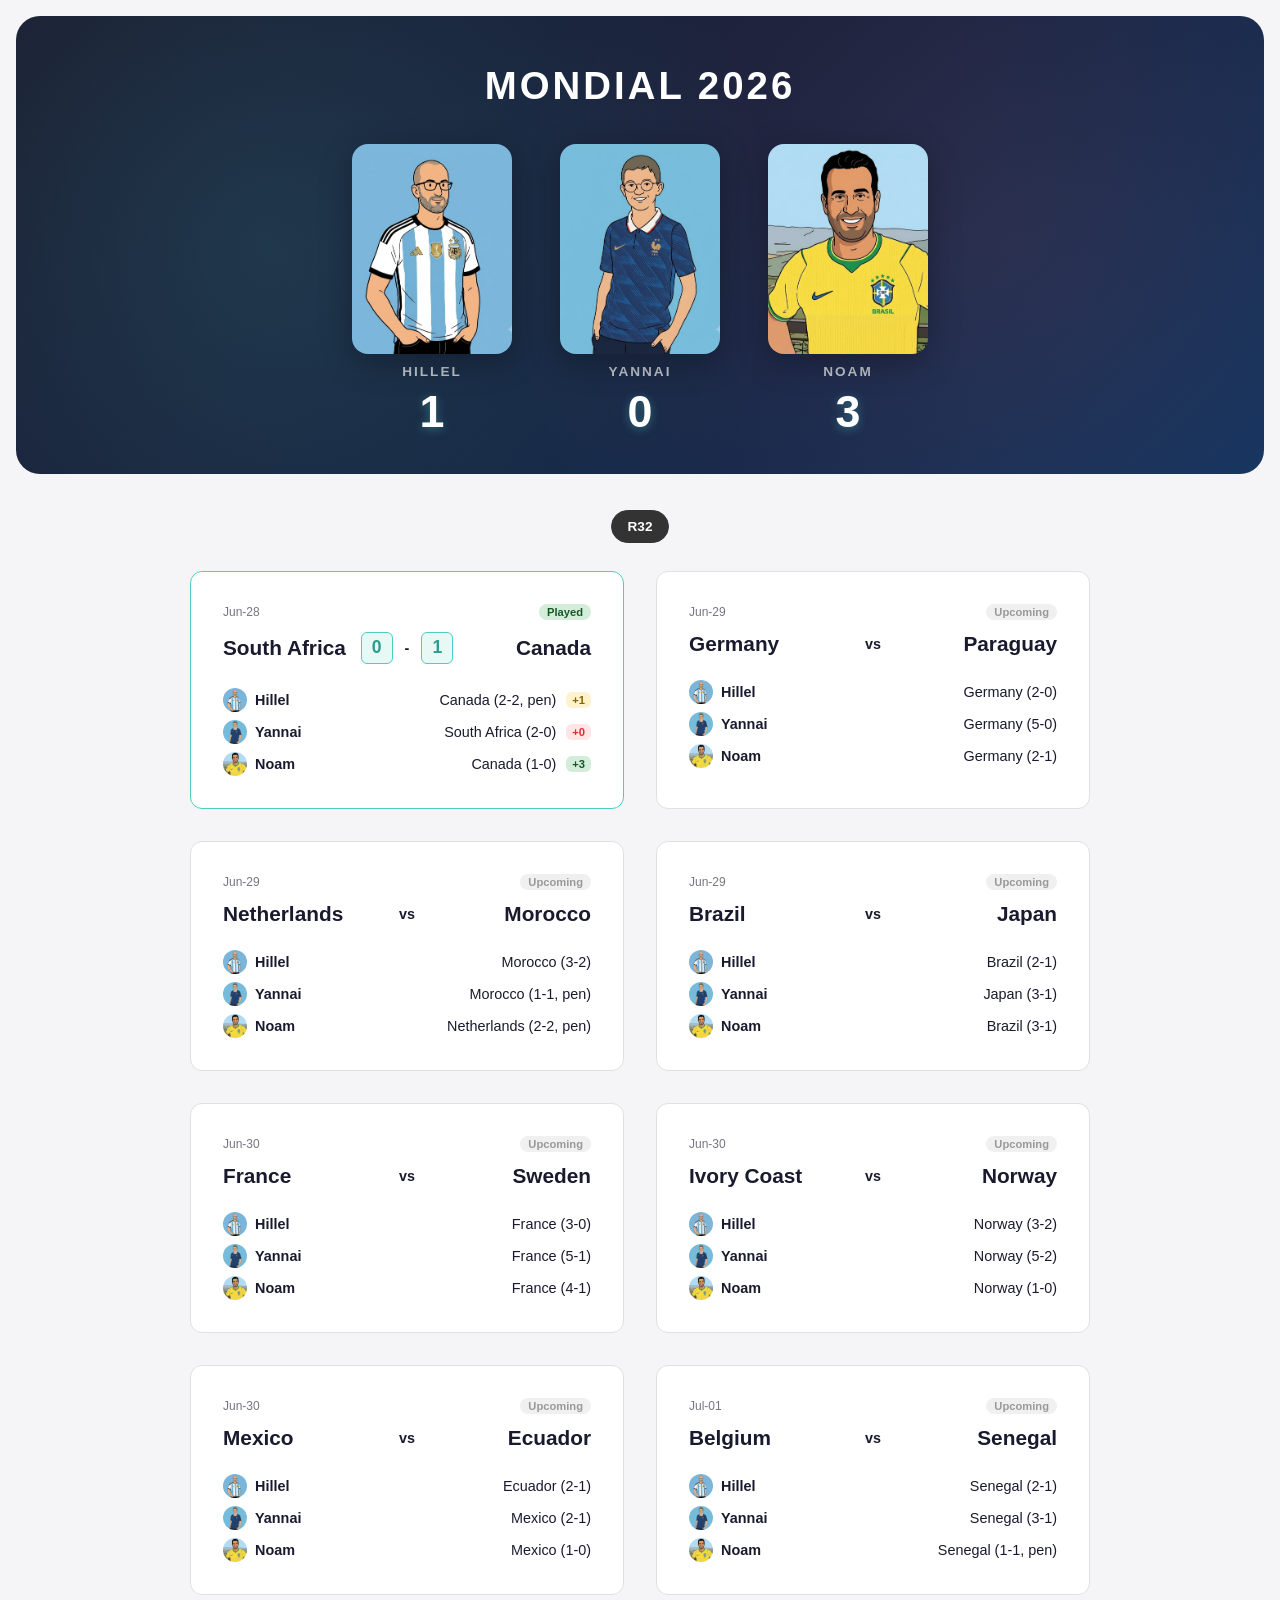
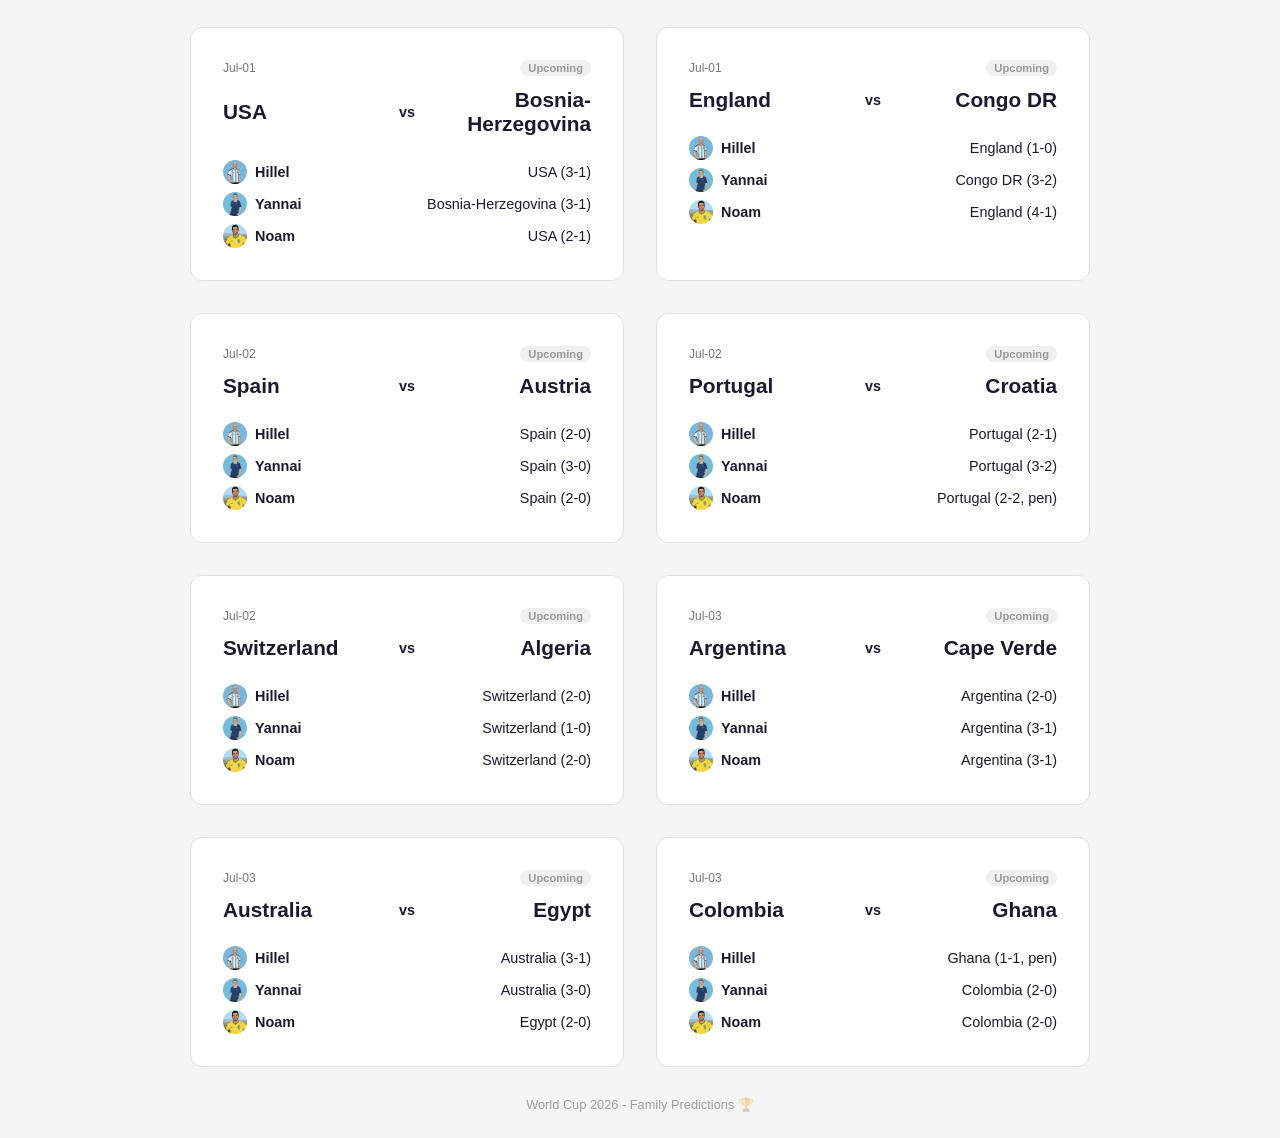
==== mondial26/index.html @ b5609442 "r" ====
<!DOCTYPE html>
<html lang="en">
<head>
    <meta charset="UTF-8">
    <meta name="viewport" content="width=device-width, initial-scale=1.0">
    <title>Mondial 2026 - Pronostics</title>
    <link rel="stylesheet" href="style.css">
</head>
<body>
    <section id="hero">
        <div class="hero-bg"></div>
        <h1 class="hero-title">Mondial 2026</h1>
        <div class="hero-players">
            <div class="hero-player">
                <div class="hero-avatar-wrapper">
                    <img src="hillel.jpeg" alt="Hillel" class="hero-avatar">
                </div>
                <span class="hero-name">Hillel</span>
                <span class="hero-score" id="score-hillel">0</span>
            </div>
            <div class="hero-player">
                <div class="hero-avatar-wrapper">
                    <img src="yannai.jpeg" alt="Yannai" class="hero-avatar">
                </div>
                <span class="hero-name">Yannai</span>
                <span class="hero-score" id="score-yannai">0</span>
            </div>
            <div class="hero-player">
                <div class="hero-avatar-wrapper">
                    <img src="noam.png" alt="Noam" class="hero-avatar">
                </div>
                <span class="hero-name">Noam</span>
                <span class="hero-score" id="score-noam">0</span>
            </div>
        </div>
    </section>

    <nav id="toolbar">
        <div id="rounds"></div>
    </nav>

    <section id="matches"></section>

    <footer>
        <p>World Cup 2026 - Family Predictions 🏆</p>
    </footer>

    <script src="app.js"></script>
</body>
</html>
---- mondial26/style.css ----
* {
    margin: 0;
    padding: 0;
    box-sizing: border-box;
}

body {
    font-family: -apple-system, BlinkMacSystemFont, 'Segoe UI', Roboto, sans-serif;
    background: #f5f5f7;
    min-height: 100vh;
    color: #1a1a2e;
    padding: 16px;
}

/* Hero Banner */
#hero {
    position: relative;
    background: linear-gradient(135deg, #1a1a2e 0%, #16213e 50%, #0f3460 100%);
    border-radius: 24px;
    padding: 48px 32px 40px;
    margin-bottom: 28px;
    overflow: hidden;
    text-align: center;
}

.hero-bg {
    position: absolute;
    inset: 0;
    background:
        radial-gradient(circle at 20% 50%, rgba(78, 205, 196, 0.15) 0%, transparent 50%),
        radial-gradient(circle at 80% 50%, rgba(255, 107, 107, 0.1) 0%, transparent 50%);
    pointer-events: none;
}

.hero-title {
    position: relative;
    font-size: 2.4rem;
    font-weight: 900;
    color: #fff;
    letter-spacing: 3px;
    text-transform: uppercase;
    margin-bottom: 36px;
}


.hero-players {
    position: relative;
    display: flex;
    justify-content: center;
    gap: 48px;
}

.hero-player {
    display: flex;
    flex-direction: column;
    align-items: center;
    gap: 10px;
}

.hero-avatar-wrapper {
    position: relative;
    width: 160px;
    height: 210px;
    border-radius: 16px;
    overflow: hidden;
    border: none;
    box-shadow: 0 8px 32px rgba(0, 0, 0, 0.3);
    transition: transform 0.3s, box-shadow 0.3s;
}

.hero-avatar-wrapper:hover {
    transform: translateY(-4px);
    box-shadow: 0 12px 40px rgba(0, 0, 0, 0.4);
    border: none;
}

.hero-avatar {
    width: 100%;
    height: 100%;
    object-fit: cover;
    object-position: top;
}

.hero-name {
    font-size: 0.85rem;
    font-weight: 700;
    text-transform: uppercase;
    letter-spacing: 2px;
    color: rgba(255, 255, 255, 0.7);
}

.hero-score {
    font-size: 2.8rem;
    font-weight: 900;
    color: #fff;
    line-height: 1;
    text-shadow: 0 2px 10px rgba(78, 205, 196, 0.4);
}

/* Toolbar */
#toolbar {
    display: flex;
    align-items: center;
    justify-content: center;
    padding: 8px 0;
    margin-bottom: 20px;
}

#rounds {
    display: flex;
    gap: 6px;
    flex-wrap: wrap;
    justify-content: center;
}

.round-btn {
    background: #fff;
    border: 1px solid #ddd;
    color: #333;
    padding: 8px 16px;
    border-radius: 20px;
    cursor: pointer;
    font-size: 0.85rem;
    font-weight: 600;
    transition: all 0.2s;
}

.round-btn:hover {
    background: #eee;
}

.round-btn.active {
    background: #333;
    border-color: #333;
    color: #fff;
}

/* Match Cards */
#matches {
    display: grid;
    grid-template-columns: 1fr 1fr;
    gap: 32px;
    max-width: 900px;
    margin: 0 auto;
}

.match-card {
    background: #fff;
    border: 1px solid #e0e0e0;
    border-radius: 12px;
    padding: 32px;
    transition: all 0.2s;
}

.match-card.played {
    border-color: #4ecdc4;
}

.match-header {
    display: flex;
    justify-content: space-between;
    align-items: center;
    margin-bottom: 12px;
}

.match-date {
    font-size: 0.75rem;
    opacity: 0.6;
}

.match-status {
    font-size: 0.7rem;
    padding: 2px 8px;
    border-radius: 10px;
    font-weight: 600;
}

.match-status.upcoming {
    background: #f0f0f0;
    color: #999;
}

.match-status.played {
    background: #d4edda;
    color: #155724;
}

.match-teams {
    display: flex;
    align-items: center;
    justify-content: space-between;
    gap: 12px;
    margin-bottom: 24px;
}

.team-name {
    font-weight: 700;
    font-size: 1.3rem;
    flex: 1;
}

.team-name:last-child {
    text-align: right;
}

.vs-label {
    font-size: 0.8rem;
    font-weight: 600;
    color: #1a1a2e;
}

.score-box {
    width: 32px;
    height: 32px;
    display: flex;
    align-items: center;
    justify-content: center;
    background: #e8f8f5;
    border: 1px solid #4ecdc4;
    border-radius: 6px;
    font-weight: 800;
    font-size: 1.1rem;
    color: #2a9d8f;
}

.score-box:empty {
    display: none;
}

.score-separator {
    font-size: 0.9rem;
    font-weight: 700;
    color: #1a1a2e;
}

.pen-info {
    text-align: center;
    font-size: 0.75rem;
    color: #856404;
    opacity: 0.8;
    margin-top: 4px;
}

/* Predictions */
.predictions {
    display: flex;
    flex-direction: column;
    gap: 8px;
    margin-top: 12px;
}

.prediction-item {
    display: flex;
    align-items: center;
    justify-content: space-between;
}

.pred-player {
    display: flex;
    align-items: center;
    gap: 8px;
}

.pred-avatar {
    width: 24px;
    height: 24px;
    border-radius: 50%;
    object-fit: cover;
    object-position: top;
}

.pred-name {
    font-weight: 700;
    font-size: 0.9rem;
    color: #1a1a2e;
}

.pred-result {
    display: flex;
    align-items: center;
    gap: 6px;
}

.prediction-item .value {
    font-size: 0.9rem;
    color: #1a1a2e;
}

/* Points badges */
.points-badge {
    font-size: 0.7rem;
    padding: 2px 6px;
    border-radius: 6px;
    font-weight: 700;
    margin-left: 4px;
}

.points-badge.pts-3 {
    background: #d4edda;
    color: #155724;
}

.points-badge.pts-1 {
    background: #fff3cd;
    color: #856404;
}

.points-badge.pts-0 {
    background: #ffe5e5;
    color: #d63031;
}

/* Empty state */
.empty {
    text-align: center;
    opacity: 0.5;
    padding: 40px;
}

/* Footer */
footer {
    text-align: center;
    padding: 30px 0 10px;
    opacity: 0.4;
    font-size: 0.8rem;
}

/* Responsive */
@media (max-width: 700px) {
    #matches {
        grid-template-columns: 1fr;
        max-width: 500px;
    }
}

@media (max-width: 480px) {
    #hero {
        padding: 32px 16px 28px;
        border-radius: 16px;
    }

    .hero-title {
        font-size: 1.6rem;
        margin-bottom: 24px;
    }

    .hero-players {
        gap: 20px;
    }

    .hero-avatar-wrapper {
        width: 80px;
        height: 110px;
        border-radius: 12px;
    }

    .hero-score {
        font-size: 2rem;
    }

    .team-name {
        font-size: 0.85rem;
    }
}
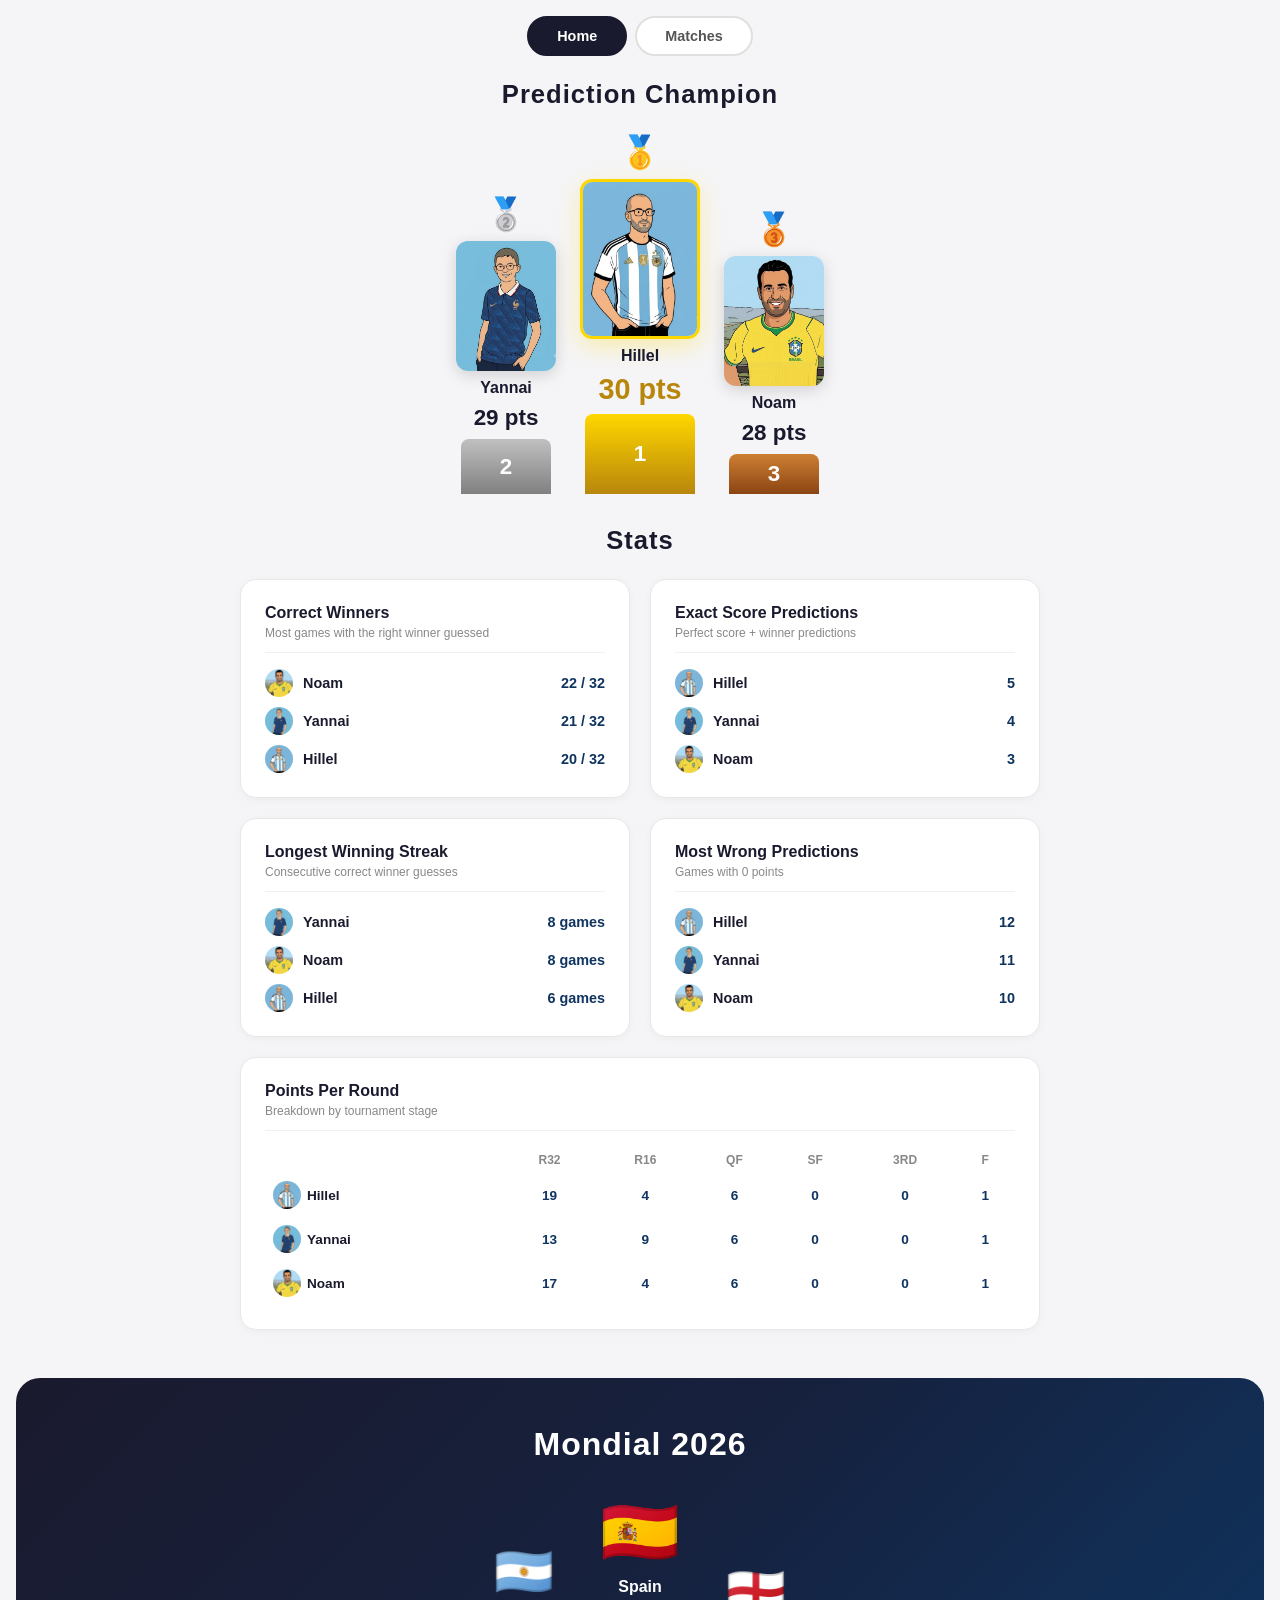
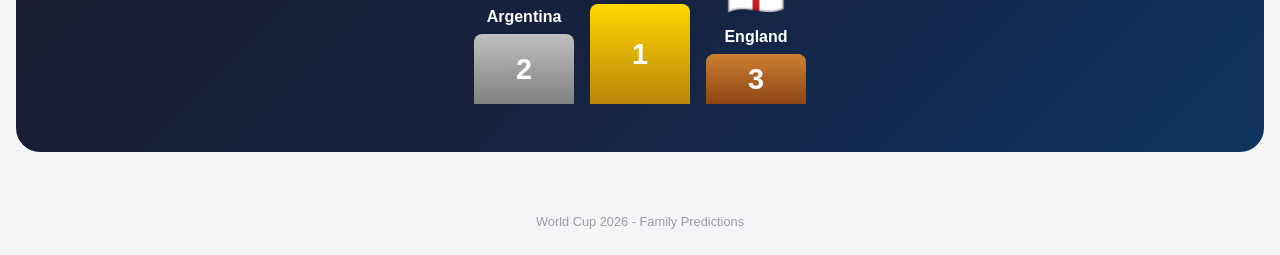
==== commit b0c05f11: "f" ====
--- a/mondial26/index.html
+++ b/mondial26/index.html
@@ -7,42 +7,84 @@
     <link rel="stylesheet" href="style.css">
 </head>
 <body>
-    <section id="hero">
-        <div class="hero-bg"></div>
-        <h1 class="hero-title">Mondial 2026</h1>
-        <div class="hero-players">
-            <div class="hero-player">
-                <div class="hero-avatar-wrapper">
-                    <img src="hillel.jpeg" alt="Hillel" class="hero-avatar">
+    <nav id="main-nav">
+        <button class="nav-btn active" data-view="home">Home</button>
+        <button class="nav-btn" data-view="matches">Matches</button>
+    </nav>
+
+    <!-- HOME VIEW -->
+    <section id="home-view">
+        <section id="prediction-podium">
+            <h2 class="section-title">Prediction Champion</h2>
+            <div class="pred-podium" id="pred-podium"></div>
+        </section>
+
+        <section id="stats-section">
+            <h2 class="section-title">Stats</h2>
+            <div class="stats-grid" id="stats-grid"></div>
+        </section>
+
+        <section id="tournament-podium">
+            <h2 class="section-title">Mondial 2026</h2>
+            <div class="podium">
+                <div class="podium-spot second">
+                    <div class="podium-flag">🇦🇷</div>
+                    <div class="podium-team">Argentina</div>
+                    <div class="podium-block">2</div>
                 </div>
-                <span class="hero-name">Hillel</span>
-                <span class="hero-score" id="score-hillel">0</span>
+                <div class="podium-spot first">
+                    <div class="podium-flag">🇪🇸</div>
+                    <div class="podium-team">Spain</div>
+                    <div class="podium-block">1</div>
+                </div>
+                <div class="podium-spot third">
+                    <div class="podium-flag">🏴󠁧󠁢󠁥󠁮󠁧󠁿</div>
+                    <div class="podium-team">England</div>
+                    <div class="podium-block">3</div>
+                </div>
             </div>
-            <div class="hero-player">
-                <div class="hero-avatar-wrapper">
-                    <img src="yannai.jpeg" alt="Yannai" class="hero-avatar">
-                </div>
-                <span class="hero-name">Yannai</span>
-                <span class="hero-score" id="score-yannai">0</span>
-            </div>
-            <div class="hero-player">
-                <div class="hero-avatar-wrapper">
-                    <img src="noam.png" alt="Noam" class="hero-avatar">
-                </div>
-                <span class="hero-name">Noam</span>
-                <span class="hero-score" id="score-noam">0</span>
-            </div>
-        </div>
+        </section>
     </section>
 
-    <nav id="toolbar">
-        <div id="rounds"></div>
-    </nav>
+    <!-- MATCHES VIEW -->
+    <section id="matches-view" style="display:none;">
+        <section id="hero">
+            <div class="hero-bg"></div>
+            <h1 class="hero-title">Mondial 2026</h1>
+            <div class="hero-players">
+                <div class="hero-player">
+                    <div class="hero-avatar-wrapper">
+                        <img src="hillel.jpeg" alt="Hillel" class="hero-avatar">
+                    </div>
+                    <span class="hero-name">Hillel</span>
+                    <span class="hero-score" id="score-hillel">0</span>
+                </div>
+                <div class="hero-player">
+                    <div class="hero-avatar-wrapper">
+                        <img src="yannai.jpeg" alt="Yannai" class="hero-avatar">
+                    </div>
+                    <span class="hero-name">Yannai</span>
+                    <span class="hero-score" id="score-yannai">0</span>
+                </div>
+                <div class="hero-player">
+                    <div class="hero-avatar-wrapper">
+                        <img src="noam.png" alt="Noam" class="hero-avatar">
+                    </div>
+                    <span class="hero-name">Noam</span>
+                    <span class="hero-score" id="score-noam">0</span>
+                </div>
+            </div>
+        </section>
 
-    <section id="matches"></section>
+        <nav id="toolbar">
+            <div id="rounds"></div>
+        </nav>
+
+        <section id="matches"></section>
+    </section>
 
     <footer>
-        <p>World Cup 2026 - Family Predictions 🏆</p>
+        <p>World Cup 2026 - Family Predictions</p>
     </footer>
 
     <script src="app.js"></script>
--- a/mondial26/style.css
+++ b/mondial26/style.css
@@ -11,6 +11,318 @@
     color: #1a1a2e;
     padding: 16px;
 }
+
+/* Main Navigation */
+#main-nav {
+    display: flex;
+    justify-content: center;
+    gap: 8px;
+    margin-bottom: 24px;
+}
+
+.nav-btn {
+    background: #fff;
+    border: 2px solid #e0e0e0;
+    color: #555;
+    padding: 10px 28px;
+    border-radius: 24px;
+    cursor: pointer;
+    font-size: 0.9rem;
+    font-weight: 700;
+    transition: all 0.2s;
+}
+
+.nav-btn:hover {
+    background: #f0f0f0;
+}
+
+.nav-btn.active {
+    background: #1a1a2e;
+    border-color: #1a1a2e;
+    color: #fff;
+}
+
+/* ===== HOME VIEW ===== */
+
+.section-title {
+    text-align: center;
+    font-size: 1.6rem;
+    font-weight: 900;
+    color: #1a1a2e;
+    margin-bottom: 24px;
+    letter-spacing: 1px;
+}
+
+/* Tournament Podium */
+#tournament-podium {
+    background: linear-gradient(135deg, #1a1a2e 0%, #16213e 50%, #0f3460 100%);
+    border-radius: 24px;
+    padding: 48px 32px;
+    margin-top: 48px;
+    margin-bottom: 32px;
+    text-align: center;
+}
+
+#tournament-podium .section-title {
+    color: #fff;
+    font-size: 2rem;
+    margin-bottom: 32px;
+}
+
+.podium {
+    display: flex;
+    justify-content: center;
+    align-items: flex-end;
+    gap: 16px;
+    max-width: 500px;
+    margin: 0 auto;
+}
+
+.podium-spot {
+    display: flex;
+    flex-direction: column;
+    align-items: center;
+    gap: 8px;
+}
+
+.podium-flag {
+    font-size: 3rem;
+}
+
+.podium-team {
+    font-weight: 700;
+    font-size: 1rem;
+    color: #fff;
+}
+
+.podium-block {
+    width: 100px;
+    display: flex;
+    align-items: center;
+    justify-content: center;
+    font-size: 1.8rem;
+    font-weight: 900;
+    color: #fff;
+    border-radius: 8px 8px 0 0;
+}
+
+.podium-spot.first .podium-block {
+    height: 100px;
+    background: linear-gradient(180deg, #ffd700, #b8860b);
+}
+
+.podium-spot.first .podium-flag {
+    font-size: 4rem;
+}
+
+.podium-spot.second .podium-block {
+    height: 70px;
+    background: linear-gradient(180deg, #c0c0c0, #808080);
+}
+
+.podium-spot.third .podium-block {
+    height: 50px;
+    background: linear-gradient(180deg, #cd7f32, #8b4513);
+}
+
+/* Prediction Podium */
+#prediction-podium {
+    margin-bottom: 32px;
+}
+
+.pred-podium {
+    display: flex;
+    justify-content: center;
+    align-items: flex-end;
+    gap: 24px;
+    max-width: 600px;
+    margin: 0 auto;
+}
+
+.pred-podium-spot {
+    display: flex;
+    flex-direction: column;
+    align-items: center;
+    gap: 8px;
+}
+
+.pred-podium-medal {
+    font-size: 2rem;
+}
+
+.pred-podium-avatar {
+    width: 100px;
+    height: 130px;
+    border-radius: 12px;
+    object-fit: cover;
+    object-position: top;
+    box-shadow: 0 4px 16px rgba(0, 0, 0, 0.15);
+}
+
+.pred-podium-spot.first .pred-podium-avatar {
+    width: 120px;
+    height: 160px;
+    box-shadow: 0 8px 24px rgba(255, 215, 0, 0.3);
+    border: 3px solid #ffd700;
+}
+
+.pred-podium-name {
+    font-weight: 700;
+    font-size: 1rem;
+    color: #1a1a2e;
+}
+
+.pred-podium-score {
+    font-size: 1.4rem;
+    font-weight: 900;
+    color: #1a1a2e;
+}
+
+.pred-podium-spot.first .pred-podium-score {
+    font-size: 1.8rem;
+    color: #b8860b;
+}
+
+.pred-podium-block {
+    width: 90px;
+    display: flex;
+    align-items: center;
+    justify-content: center;
+    font-size: 1.4rem;
+    font-weight: 900;
+    color: #fff;
+    border-radius: 8px 8px 0 0;
+}
+
+.pred-podium-spot.first .pred-podium-block {
+    height: 80px;
+    width: 110px;
+    background: linear-gradient(180deg, #ffd700, #b8860b);
+}
+
+.pred-podium-spot.second .pred-podium-block {
+    height: 55px;
+    background: linear-gradient(180deg, #c0c0c0, #808080);
+}
+
+.pred-podium-spot.third .pred-podium-block {
+    height: 40px;
+    background: linear-gradient(180deg, #cd7f32, #8b4513);
+}
+
+/* Stats Section */
+#stats-section {
+    max-width: 800px;
+    margin: 0 auto;
+}
+
+.stats-grid {
+    display: grid;
+    grid-template-columns: 1fr 1fr;
+    gap: 20px;
+}
+
+.stat-card {
+    background: #fff;
+    border-radius: 16px;
+    padding: 24px;
+    border: 1px solid #e8e8e8;
+    box-shadow: 0 2px 8px rgba(0, 0, 0, 0.04);
+}
+
+.stat-card.full-width {
+    grid-column: 1 / -1;
+}
+
+.stat-card-header {
+    margin-bottom: 16px;
+    padding-bottom: 12px;
+    border-bottom: 1px solid #f0f0f0;
+}
+
+.stat-card-title {
+    font-size: 1rem;
+    font-weight: 800;
+    color: #1a1a2e;
+    margin-bottom: 4px;
+}
+
+.stat-card-subtitle {
+    font-size: 0.75rem;
+    color: #888;
+}
+
+.stat-card-body {
+    display: flex;
+    flex-direction: column;
+    gap: 10px;
+}
+
+.stat-row {
+    display: flex;
+    align-items: center;
+    gap: 10px;
+}
+
+.stat-avatar {
+    width: 28px;
+    height: 28px;
+    border-radius: 50%;
+    object-fit: cover;
+    object-position: top;
+}
+
+.stat-name {
+    font-weight: 600;
+    font-size: 0.9rem;
+    flex: 1;
+}
+
+.stat-value {
+    font-weight: 800;
+    font-size: 0.9rem;
+    color: #0f3460;
+}
+
+.champion-row .stat-value {
+    color: #27ae60;
+    font-size: 1.2rem;
+}
+
+/* Round table */
+.round-table {
+    width: 100%;
+    border-collapse: collapse;
+    font-size: 0.85rem;
+}
+
+.round-table th {
+    font-weight: 700;
+    padding: 6px 8px;
+    text-align: center;
+    color: #888;
+    font-size: 0.75rem;
+}
+
+.round-table td {
+    padding: 8px;
+    text-align: center;
+}
+
+.round-table td:first-child {
+    text-align: left;
+    font-weight: 600;
+    display: flex;
+    align-items: center;
+    gap: 6px;
+}
+
+.round-pts {
+    font-weight: 800;
+    color: #0f3460;
+}
+
+/* ===== MATCHES VIEW ===== */
 
 /* Hero Banner */
 #hero {
@@ -41,7 +353,6 @@
     text-transform: uppercase;
     margin-bottom: 36px;
 }
-
 
 .hero-players {
     position: relative;
@@ -327,10 +638,19 @@
 
 /* Responsive */
 @media (max-width: 700px) {
+    .stats-grid {
+        grid-template-columns: 1fr;
+    }
+
     #matches {
         grid-template-columns: 1fr;
         max-width: 500px;
     }
+
+    .podium-block { width: 80px; }
+    .pred-podium { gap: 16px; }
+    .pred-podium-avatar { width: 80px; height: 100px; }
+    .pred-podium-spot.first .pred-podium-avatar { width: 95px; height: 125px; }
 }
 
 @media (max-width: 480px) {
@@ -361,4 +681,12 @@
     .team-name {
         font-size: 0.85rem;
     }
-}
+
+    .podium-flag { font-size: 2rem; }
+    .podium-spot.first .podium-flag { font-size: 2.5rem; }
+    .podium-block { width: 60px; font-size: 1.2rem; }
+    .podium-team { font-size: 0.8rem; }
+
+    .pred-podium-avatar { width: 60px; height: 80px; }
+    .pred-podium-spot.first .pred-podium-avatar { width: 75px; height: 100px; }
+}
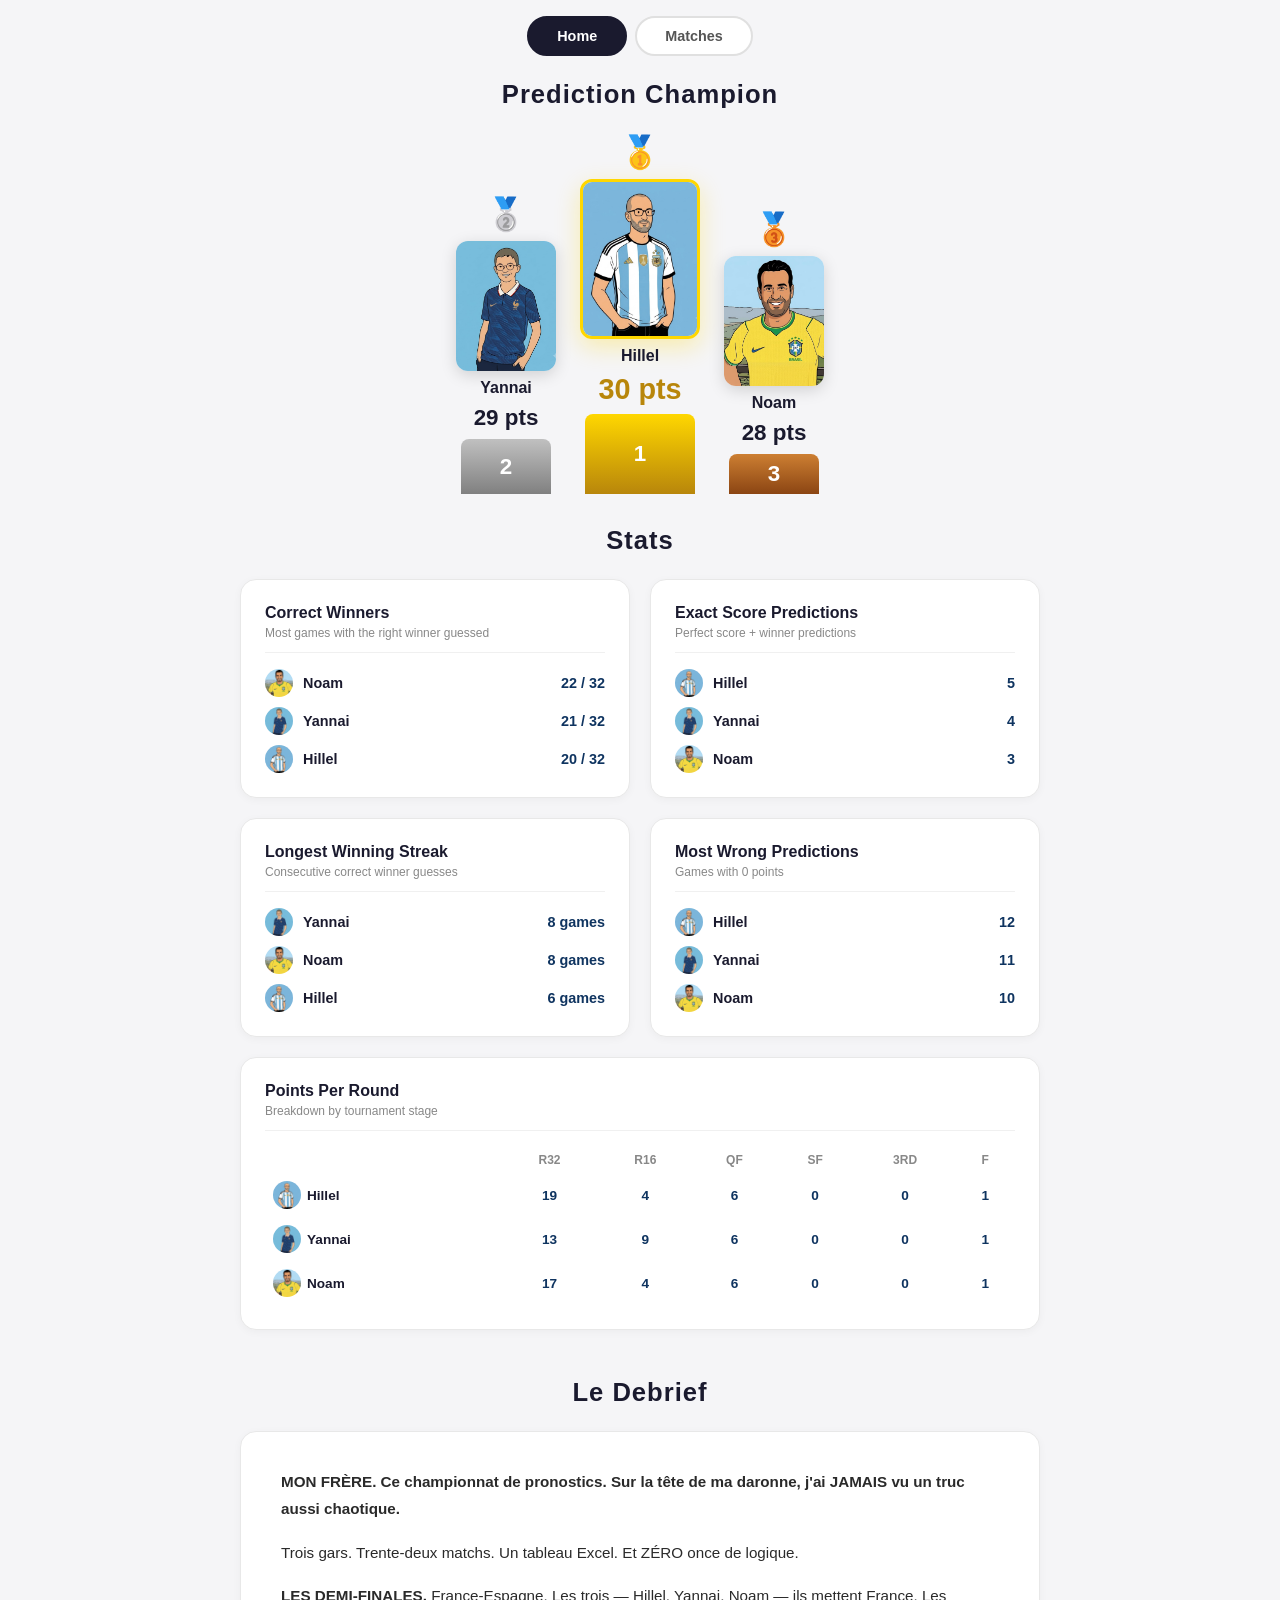
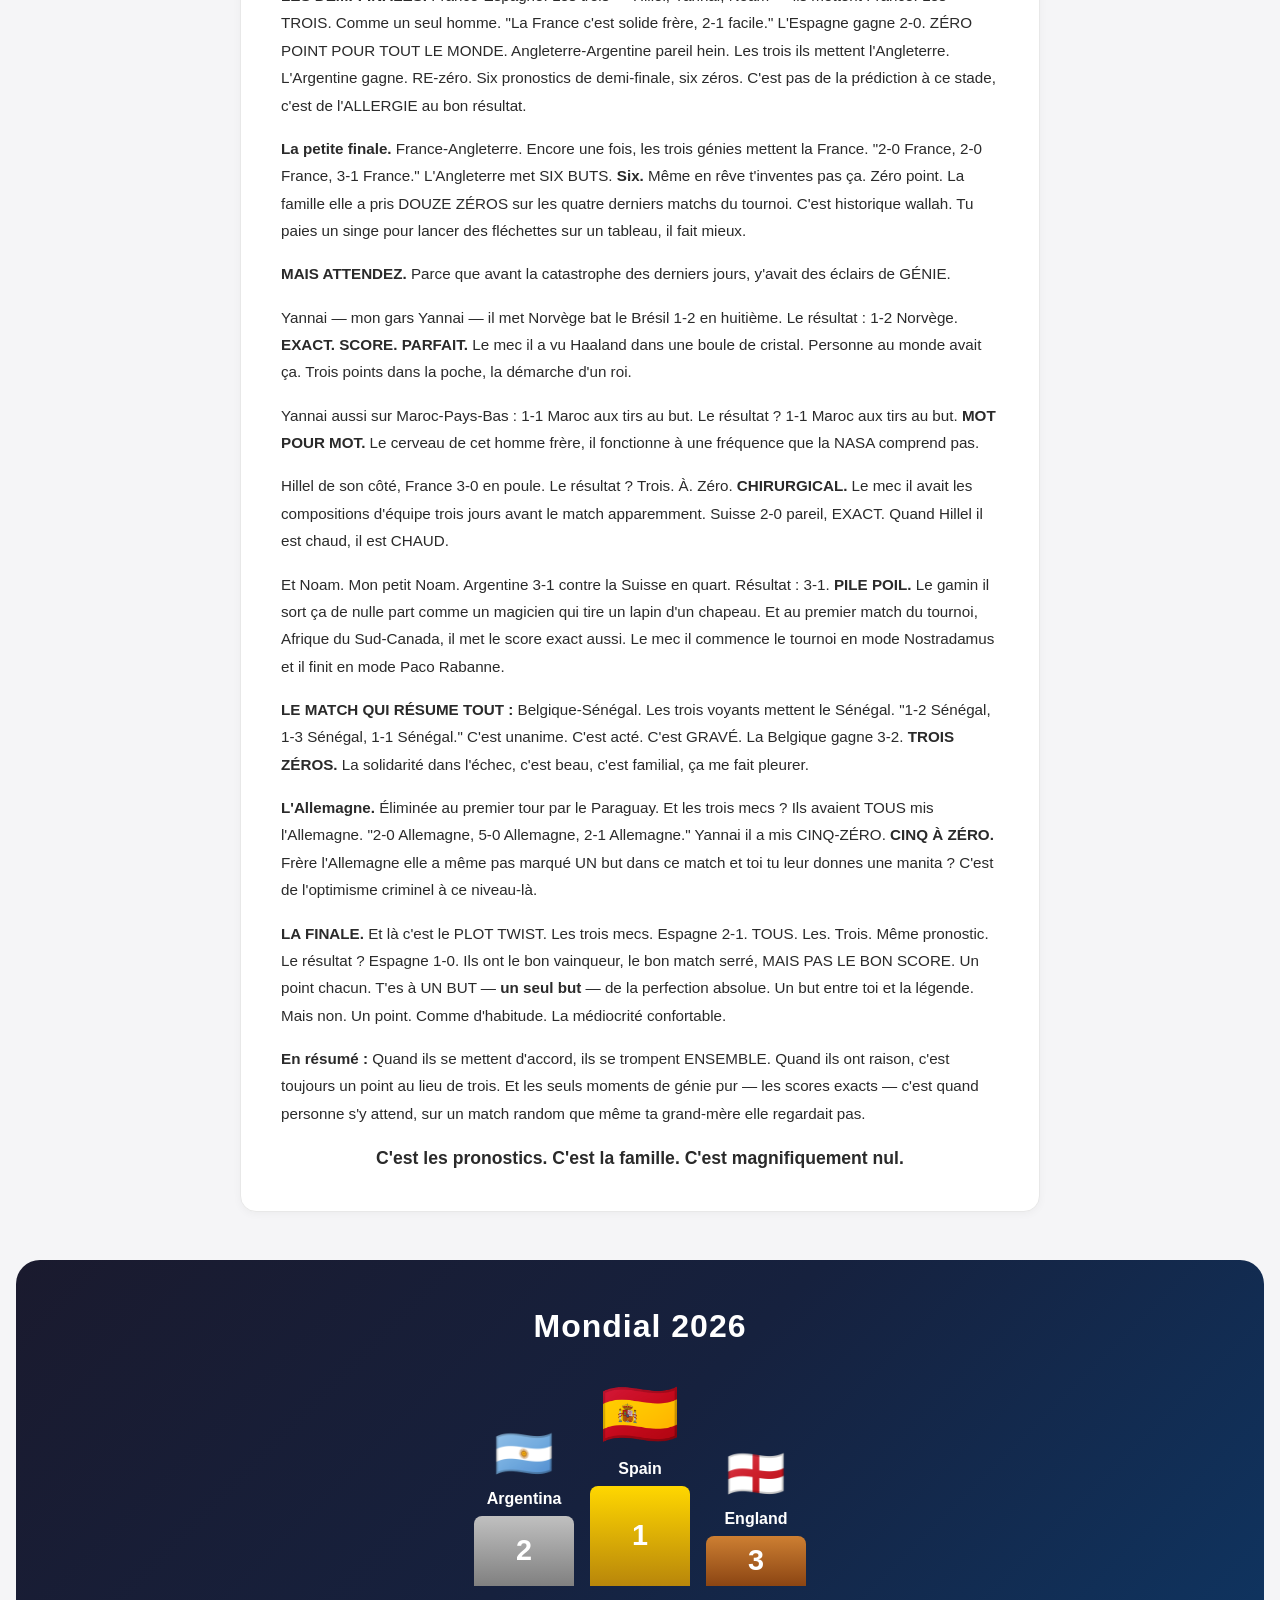
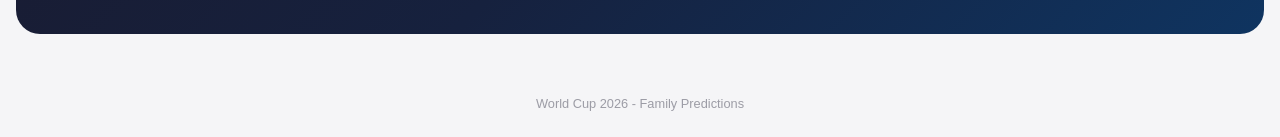
==== commit d73d07e3: "f" ====
--- a/mondial26/index.html
+++ b/mondial26/index.html
@@ -22,6 +22,38 @@
         <section id="stats-section">
             <h2 class="section-title">Stats</h2>
             <div class="stats-grid" id="stats-grid"></div>
+        </section>
+
+        <section id="commentary">
+            <h2 class="section-title">Le Debrief</h2>
+            <div class="commentary-content">
+                <p><strong>MON FRÈRE. Ce championnat de pronostics. Sur la tête de ma daronne, j'ai JAMAIS vu un truc aussi chaotique.</strong></p>
+                <p>Trois gars. Trente-deux matchs. Un tableau Excel. Et ZÉRO once de logique.</p>
+
+                <p><strong>LES DEMI-FINALES.</strong> France-Espagne. Les trois — Hillel, Yannai, Noam — ils mettent France. Les TROIS. Comme un seul homme. "La France c'est solide frère, 2-1 facile." L'Espagne gagne 2-0. ZÉRO POINT POUR TOUT LE MONDE. Angleterre-Argentine pareil hein. Les trois ils mettent l'Angleterre. L'Argentine gagne. RE-zéro. Six pronostics de demi-finale, six zéros. C'est pas de la prédiction à ce stade, c'est de l'ALLERGIE au bon résultat.</p>
+
+                <p><strong>La petite finale.</strong> France-Angleterre. Encore une fois, les trois génies mettent la France. "2-0 France, 2-0 France, 3-1 France." L'Angleterre met SIX BUTS. <strong>Six.</strong> Même en rêve t'inventes pas ça. Zéro point. La famille elle a pris DOUZE ZÉROS sur les quatre derniers matchs du tournoi. C'est historique wallah. Tu paies un singe pour lancer des fléchettes sur un tableau, il fait mieux.</p>
+
+                <p><strong>MAIS ATTENDEZ.</strong> Parce que avant la catastrophe des derniers jours, y'avait des éclairs de GÉNIE.</p>
+
+                <p>Yannai — mon gars Yannai — il met Norvège bat le Brésil 1-2 en huitième. Le résultat : 1-2 Norvège. <strong>EXACT. SCORE. PARFAIT.</strong> Le mec il a vu Haaland dans une boule de cristal. Personne au monde avait ça. Trois points dans la poche, la démarche d'un roi.</p>
+
+                <p>Yannai aussi sur Maroc-Pays-Bas : 1-1 Maroc aux tirs au but. Le résultat ? 1-1 Maroc aux tirs au but. <strong>MOT POUR MOT.</strong> Le cerveau de cet homme frère, il fonctionne à une fréquence que la NASA comprend pas.</p>
+
+                <p>Hillel de son côté, France 3-0 en poule. Le résultat ? Trois. À. Zéro. <strong>CHIRURGICAL.</strong> Le mec il avait les compositions d'équipe trois jours avant le match apparemment. Suisse 2-0 pareil, EXACT. Quand Hillel il est chaud, il est CHAUD.</p>
+
+                <p>Et Noam. Mon petit Noam. Argentine 3-1 contre la Suisse en quart. Résultat : 3-1. <strong>PILE POIL.</strong> Le gamin il sort ça de nulle part comme un magicien qui tire un lapin d'un chapeau. Et au premier match du tournoi, Afrique du Sud-Canada, il met le score exact aussi. Le mec il commence le tournoi en mode Nostradamus et il finit en mode Paco Rabanne.</p>
+
+                <p><strong>LE MATCH QUI RÉSUME TOUT :</strong> Belgique-Sénégal. Les trois voyants mettent le Sénégal. "1-2 Sénégal, 1-3 Sénégal, 1-1 Sénégal." C'est unanime. C'est acté. C'est GRAVÉ. La Belgique gagne 3-2. <strong>TROIS ZÉROS.</strong> La solidarité dans l'échec, c'est beau, c'est familial, ça me fait pleurer.</p>
+
+                <p><strong>L'Allemagne.</strong> Éliminée au premier tour par le Paraguay. Et les trois mecs ? Ils avaient TOUS mis l'Allemagne. "2-0 Allemagne, 5-0 Allemagne, 2-1 Allemagne." Yannai il a mis CINQ-ZÉRO. <strong>CINQ À ZÉRO.</strong> Frère l'Allemagne elle a même pas marqué UN but dans ce match et toi tu leur donnes une manita ? C'est de l'optimisme criminel à ce niveau-là.</p>
+
+                <p><strong>LA FINALE.</strong> Et là c'est le PLOT TWIST. Les trois mecs. Espagne 2-1. TOUS. Les. Trois. Même pronostic. Le résultat ? Espagne 1-0. Ils ont le bon vainqueur, le bon match serré, MAIS PAS LE BON SCORE. Un point chacun. T'es à UN BUT — <strong>un seul but</strong> — de la perfection absolue. Un but entre toi et la légende. Mais non. Un point. Comme d'habitude. La médiocrité confortable.</p>
+
+                <p><strong>En résumé :</strong> Quand ils se mettent d'accord, ils se trompent ENSEMBLE. Quand ils ont raison, c'est toujours un point au lieu de trois. Et les seuls moments de génie pur — les scores exacts — c'est quand personne s'y attend, sur un match random que même ta grand-mère elle regardait pas.</p>
+
+                <p><strong>C'est les pronostics. C'est la famille. C'est magnifiquement nul.</strong></p>
+            </div>
         </section>
 
         <section id="tournament-podium">
--- a/mondial26/style.css
+++ b/mondial26/style.css
@@ -320,6 +320,33 @@
 .round-pts {
     font-weight: 800;
     color: #0f3460;
+}
+
+/* Commentary */
+#commentary {
+    max-width: 800px;
+    margin: 48px auto 0;
+}
+
+.commentary-content {
+    background: #fff;
+    border-radius: 16px;
+    padding: 36px 40px;
+    border: 1px solid #e8e8e8;
+    box-shadow: 0 2px 8px rgba(0, 0, 0, 0.04);
+    font-size: 0.95rem;
+    line-height: 1.8;
+    color: #2a2a2a;
+}
+
+.commentary-content p {
+    margin-bottom: 16px;
+}
+
+.commentary-content p:last-child {
+    margin-bottom: 0;
+    text-align: center;
+    font-size: 1.1rem;
 }
 
 /* ===== MATCHES VIEW ===== */
